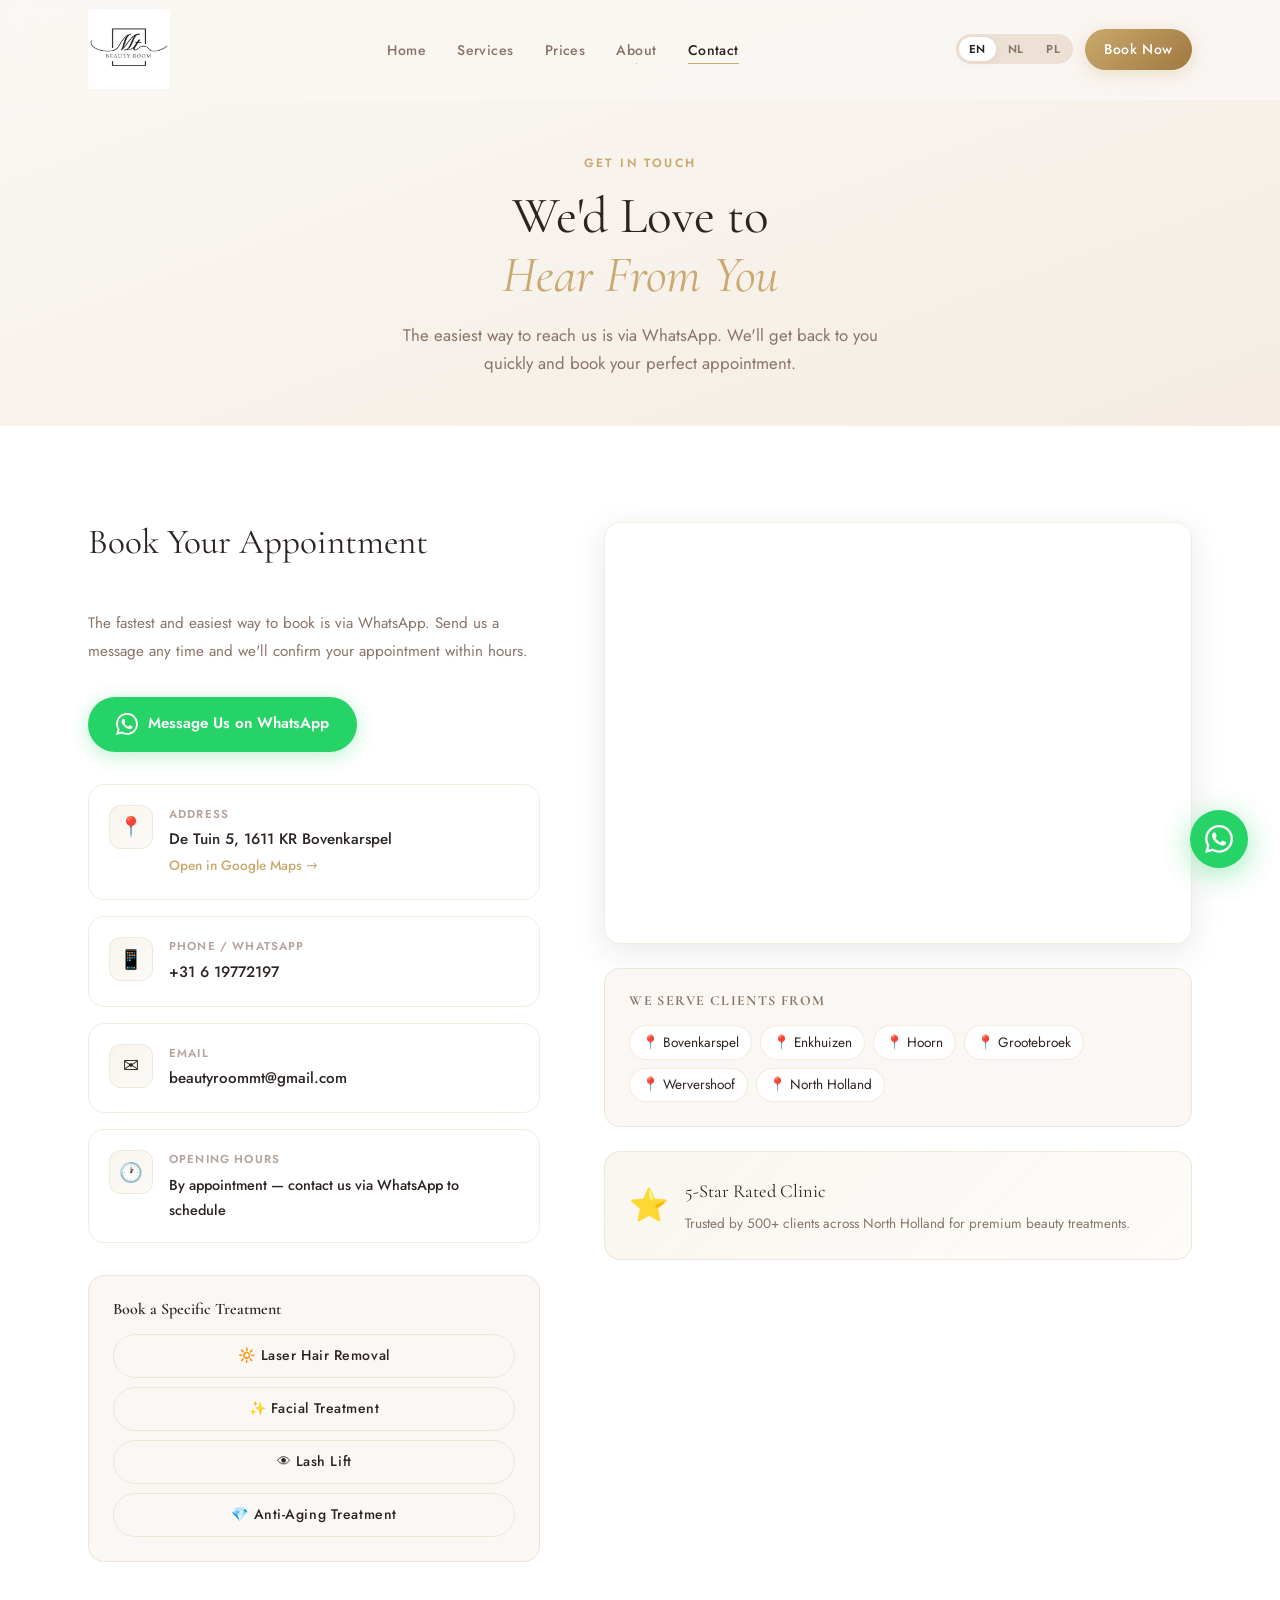
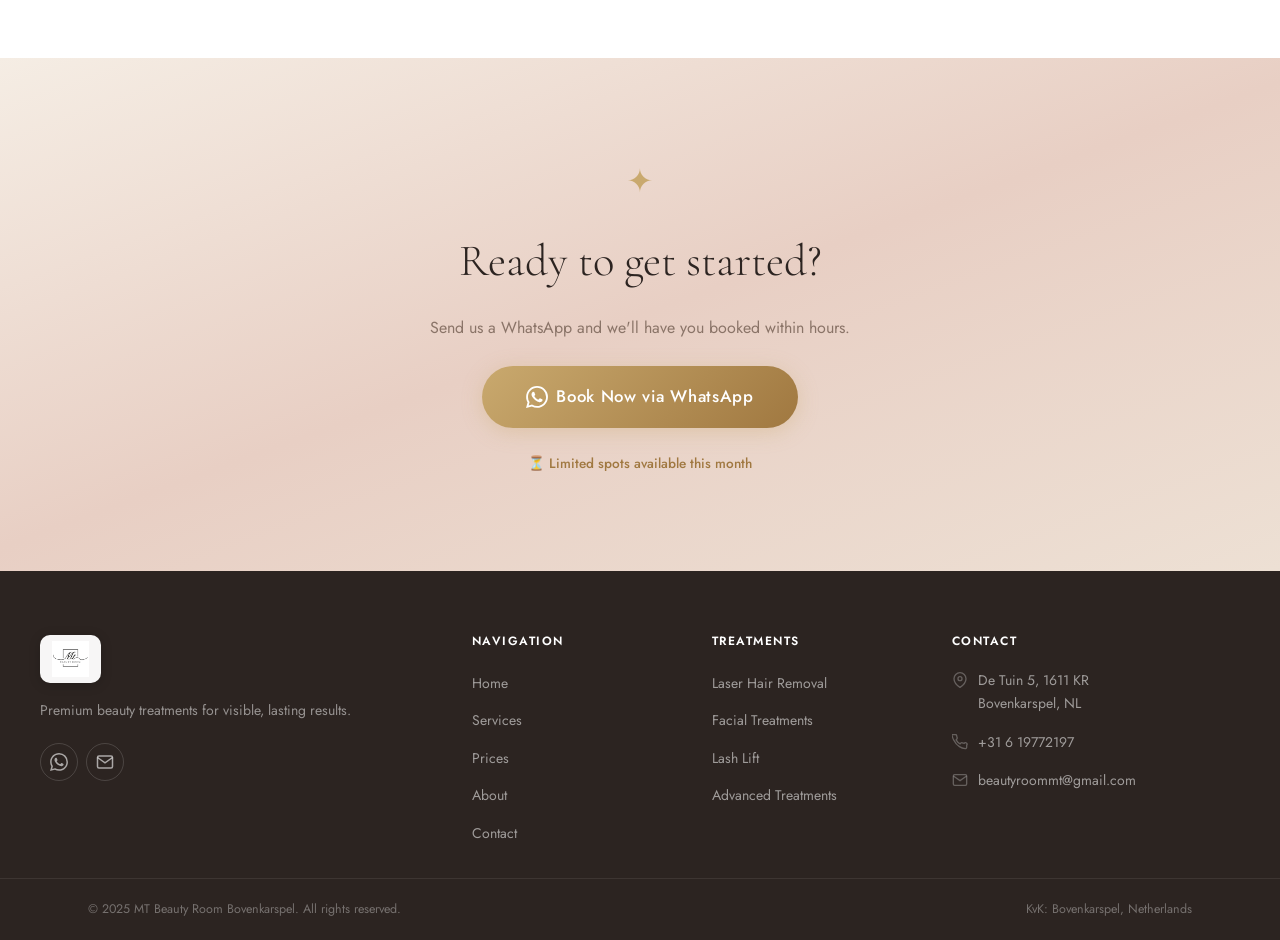
==== contact.html @ 4fce3d6b "Initial commit with finalized website" ====
<!DOCTYPE html>
<html lang="en">
<head>
  <meta charset="UTF-8" />
  <meta name="viewport" content="width=device-width, initial-scale=1.0" />
  <title>Contact | MT Beauty Room Bovenkarspel</title>
  <meta name="description" content="Contact MT Beauty Room in Bovenkarspel. Book via WhatsApp, call us or visit us at De Tuin 5, 1611 KR Bovenkarspel." />
  <meta name="keywords" content="contact beauty salon Bovenkarspel, book beauty appointment Netherlands, MT Beauty Room address, WhatsApp beauty booking" />
  <link rel="canonical" href="https://mtbeautyroom.nl/contact.html" />
  <link rel="stylesheet" href="css/style.css?v=2" />
  <link rel="preconnect" href="https://fonts.googleapis.com" />
  <link rel="preconnect" href="https://fonts.gstatic.com" crossorigin />
  <link href="https://fonts.googleapis.com/css2?family=Cormorant+Garamond:ital,wght@0,300;0,400;0,500;0,600;1,300;1,400&family=Jost:wght@300;400;500;600&display=swap" rel="stylesheet" />
</head>
<body>

  <!-- ===== HEADER ===== -->
  <header class="site-header" id="site-header">
    <div class="container header-inner">
      <a href="index.html" class="logo" aria-label="MT Beauty Room Home">
        <img src="public/LOGO.jpeg" alt="MT Beauty Room Bovenkarspel" class="logo-img" />
      </a>
      <nav class="main-nav" id="main-nav" role="navigation" aria-label="Main Navigation">
        <ul>
          <li><a href="index.html" class="nav-link" data-i18n="nav.home">Home</a></li>
          <li><a href="services.html" class="nav-link" data-i18n="nav.services">Services</a></li>
          <li><a href="prices.html" class="nav-link" data-i18n="nav.prices">Prices</a></li>
          <li><a href="about.html" class="nav-link" data-i18n="nav.about">About</a></li>
          <li><a href="contact.html" class="nav-link active" data-i18n="nav.contact">Contact</a></li>
        </ul>
      </nav>
      <div class="header-actions">
        <div class="lang-switcher" id="lang-switcher" role="group" aria-label="Language Switcher">
          <button class="lang-btn active" data-lang="en" aria-pressed="true">EN</button>
          <button class="lang-btn" data-lang="nl" aria-pressed="false">NL</button>
          <button class="lang-btn" data-lang="pl" aria-pressed="false">PL</button>
        </div>
        <a href="https://wa.me/31619772197?text=Hello%2C%20I%20would%20like%20to%20book%20an%20appointment." class="btn btn-gold btn-sm" target="_blank" rel="noopener" id="header-cta" data-i18n="nav.book">Book Now</a>
        <button class="menu-toggle" id="menu-toggle" aria-label="Toggle Menu" aria-expanded="false">
          <span></span><span></span><span></span>
        </button>
      </div>
    </div>
  </header>

  <main>
    <!-- ===== PAGE HERO ===== -->
    <section class="page-hero" aria-labelledby="contact-page-title">
      <div class="container">
        <span class="section-tag">Get in Touch</span>
        <h1 class="page-hero-title" id="contact-page-title">We'd Love to<br><em>Hear From You</em></h1>
        <p class="page-hero-sub">The easiest way to reach us is via WhatsApp. We'll get back to you quickly and book your perfect appointment.</p>
      </div>
    </section>

    <!-- ===== CONTACT SECTION ===== -->
    <section class="section contact-section" id="contact" aria-labelledby="contact-heading">
      <div class="container contact-inner">

        <!-- Left: Contact Info -->
        <div class="contact-info">
          <h2 class="section-title" id="contact-heading">Book Your Appointment</h2>
          <p style="color:var(--taupe); font-size:0.95rem; line-height:1.8;">The fastest and easiest way to book is via WhatsApp. Send us a message any time and we'll confirm your appointment within hours.</p>

          <a href="https://wa.me/31619772197?text=Hello%2C%20I%20would%20like%20to%20book%20an%20appointment." class="contact-wa-btn" target="_blank" rel="noopener" id="contact-wa-main">
            <svg width="22" height="22" viewBox="0 0 24 24" fill="currentColor" aria-hidden="true"><path d="M17.472 14.382c-.297-.149-1.758-.867-2.03-.967-.273-.099-.471-.148-.67.15-.197.297-.767.966-.94 1.164-.173.199-.347.223-.644.075-.297-.15-1.255-.463-2.39-1.475-.883-.788-1.48-1.761-1.653-2.059-.173-.297-.018-.458.13-.606.134-.133.298-.347.446-.52.149-.174.198-.298.298-.497.099-.198.05-.371-.025-.52-.075-.149-.669-1.612-.916-2.207-.242-.579-.487-.5-.669-.51-.173-.008-.371-.01-.57-.01-.198 0-.52.074-.792.372-.272.297-1.04 1.016-1.04 2.479 0 1.462 1.065 2.875 1.213 3.074.149.198 2.096 3.2 5.077 4.487.709.306 1.262.489 1.694.625.712.227 1.36.195 1.871.118.571-.085 1.758-.719 2.006-1.413.248-.694.248-1.289.173-1.413-.074-.124-.272-.198-.57-.347m-5.421 7.403h-.004a9.87 9.87 0 01-5.031-1.378l-.361-.214-3.741.982.998-3.648-.235-.374a9.86 9.86 0 01-1.51-5.26c.001-5.45 4.436-9.884 9.888-9.884 2.64 0 5.122 1.03 6.988 2.898a9.825 9.825 0 012.893 6.994c-.003 5.45-4.437 9.884-9.885 9.884m8.413-18.297A11.815 11.815 0 0012.05 0C5.495 0 .16 5.335.157 11.892c0 2.096.547 4.142 1.588 5.945L.057 24l6.305-1.654a11.882 11.882 0 005.683 1.448h.005c6.554 0 11.89-5.335 11.893-11.893a11.821 11.821 0 00-3.48-8.413z"/></svg>
            Message Us on WhatsApp
          </a>

          <div class="contact-cards">
            <div class="contact-card" id="contact-card-address">
              <div class="contact-card-icon">📍</div>
              <div>
                <div class="contact-card-label">Address</div>
                <div class="contact-card-val">De Tuin 5, 1611 KR Bovenkarspel<br>
                  <a href="https://maps.google.com/?q=De+Tuin+5+Bovenkarspel" target="_blank" rel="noopener" style="color:var(--gold);font-size:0.85rem;">Open in Google Maps →</a>
                </div>
              </div>
            </div>

            <div class="contact-card" id="contact-card-phone">
              <div class="contact-card-icon">📱</div>
              <div>
                <div class="contact-card-label">Phone / WhatsApp</div>
                <div class="contact-card-val">
                  <a href="tel:+31619772197" style="color:var(--charcoal);">+31 6 19772197</a>
                </div>
              </div>
            </div>

            <div class="contact-card" id="contact-card-email">
              <div class="contact-card-icon">✉️</div>
              <div>
                <div class="contact-card-label">Email</div>
                <div class="contact-card-val">
                  <a href="mailto:beautyroommt@gmail.com" style="color:var(--charcoal);">beautyroommt@gmail.com</a>
                </div>
              </div>
            </div>

            <div class="contact-card" id="contact-card-hours">
              <div class="contact-card-icon">🕐</div>
              <div>
                <div class="contact-card-label">Opening Hours</div>
                <div class="contact-card-val" style="font-size:0.9rem;">
                  By appointment — contact us via WhatsApp to schedule
                </div>
              </div>
            </div>
          </div>

          <!-- Quick booking prompts -->
          <div style="border:1.5px solid var(--border); border-radius:var(--radius-md); padding:1.5rem; background:var(--cream);">
            <h3 style="font-size:1rem; font-weight:600; margin-bottom:1rem; color:var(--charcoal);">Book a Specific Treatment</h3>
            <div style="display:flex; flex-direction:column; gap:0.6rem;">
              <a href="https://wa.me/31619772197?text=Hello%2C%20I%20would%20like%20to%20book%20a%20laser%20hair%20removal%20session." class="btn btn-outline btn-sm" target="_blank" rel="noopener" id="quick-laser" style="justify-content:center;">🔆 Laser Hair Removal</a>
              <a href="https://wa.me/31619772197?text=Hello%2C%20I%20would%20like%20to%20book%20a%20facial%20treatment." class="btn btn-outline btn-sm" target="_blank" rel="noopener" id="quick-facial" style="justify-content:center;">✨ Facial Treatment</a>
              <a href="https://wa.me/31619772197?text=Hello%2C%20I%20would%20like%20to%20book%20a%20lash%20lift." class="btn btn-outline btn-sm" target="_blank" rel="noopener" id="quick-lash" style="justify-content:center;">👁 Lash Lift</a>
              <a href="https://wa.me/31619772197?text=Hello%2C%20I%20would%20like%20to%20book%20an%20anti-aging%20treatment." class="btn btn-outline btn-sm" target="_blank" rel="noopener" id="quick-antiaging" style="justify-content:center;">💎 Anti-Aging Treatment</a>
            </div>
          </div>
        </div>

        <!-- Right: Map -->
        <div style="display:flex; flex-direction:column; gap:1.5rem;">
          <div class="map-wrap" id="google-map">
            <iframe
              title="MT Beauty Room Location"
              src="https://www.google.com/maps/embed?pb=!1m18!1m12!1m3!1d2435.8!2d5.2469!3d52.7012!2m3!1f0!2f0!3f0!3m2!1i1024!2i768!4f13.1!3m3!1m2!1s0x47c8b4c4e4a6e72b%3A0x1d2f3a4b5c6e7d8f!2sDe%20Tuin%205%2C%201611%20KR%20Bovenkarspel!5e0!3m2!1sen!2snl!4v1714000000000!5m2!1sen!2snl"
              allowfullscreen=""
              loading="lazy"
              referrerpolicy="no-referrer-when-downgrade"
              aria-label="Map showing MT Beauty Room location at De Tuin 5, Bovenkarspel">
            </iframe>
          </div>

          <!-- Surrounding areas note -->
          <div style="background:var(--cream); border:1.5px solid var(--border); border-radius:var(--radius-md); padding:1.5rem;">
            <h3 style="font-size:0.875rem; font-weight:700; letter-spacing:0.1em; text-transform:uppercase; color:var(--taupe); margin-bottom:1rem;">WE SERVE CLIENTS FROM</h3>
            <div style="display:flex; flex-wrap:wrap; gap:0.5rem;">
              <span style="background:white;border:1px solid var(--border);border-radius:var(--radius-full);padding:0.3rem 0.75rem;font-size:0.85rem;color:var(--charcoal);">📍 Bovenkarspel</span>
              <span style="background:white;border:1px solid var(--border);border-radius:var(--radius-full);padding:0.3rem 0.75rem;font-size:0.85rem;color:var(--charcoal);">📍 Enkhuizen</span>
              <span style="background:white;border:1px solid var(--border);border-radius:var(--radius-full);padding:0.3rem 0.75rem;font-size:0.85rem;color:var(--charcoal);">📍 Hoorn</span>
              <span style="background:white;border:1px solid var(--border);border-radius:var(--radius-full);padding:0.3rem 0.75rem;font-size:0.85rem;color:var(--charcoal);">📍 Grootebroek</span>
              <span style="background:white;border:1px solid var(--border);border-radius:var(--radius-full);padding:0.3rem 0.75rem;font-size:0.85rem;color:var(--charcoal);">📍 Wervershoof</span>
              <span style="background:white;border:1px solid var(--border);border-radius:var(--radius-full);padding:0.3rem 0.75rem;font-size:0.85rem;color:var(--charcoal);">📍 North Holland</span>
            </div>
          </div>

          <!-- Trust block -->
          <div style="background:linear-gradient(135deg, rgba(201,169,110,0.1), rgba(201,169,110,0.04)); border:1.5px solid var(--border); border-radius:var(--radius-md); padding:1.5rem; display:flex; align-items:center; gap:1rem;">
            <div style="font-size:2rem;">⭐</div>
            <div>
              <div style="font-family:var(--font-serif); font-size:1.15rem; color:var(--charcoal); margin-bottom:0.25rem;">5-Star Rated Clinic</div>
              <div style="font-size:0.85rem; color:var(--taupe);">Trusted by 500+ clients across North Holland for premium beauty treatments.</div>
            </div>
          </div>
        </div>
      </div>
    </section>

    <!-- ===== FINAL CTA ===== -->
    <section class="section final-cta" aria-labelledby="contact-cta-heading">
      <div class="container final-cta-inner">
        <div class="cta-deco" aria-hidden="true">✦</div>
        <h2 class="final-cta-title" id="contact-cta-heading">Ready to get started?</h2>
        <p class="final-cta-sub">Send us a WhatsApp and we'll have you booked within hours.</p>
        <a href="https://wa.me/31619772197?text=Hello%2C%20I%20would%20like%20to%20book%20an%20appointment." class="btn btn-gold btn-xl" target="_blank" rel="noopener" id="contact-final-btn">
          <svg width="22" height="22" viewBox="0 0 24 24" fill="currentColor" aria-hidden="true"><path d="M17.472 14.382c-.297-.149-1.758-.867-2.03-.967-.273-.099-.471-.148-.67.15-.197.297-.767.966-.94 1.164-.173.199-.347.223-.644.075-.297-.15-1.255-.463-2.39-1.475-.883-.788-1.48-1.761-1.653-2.059-.173-.297-.018-.458.13-.606.134-.133.298-.347.446-.52.149-.174.198-.298.298-.497.099-.198.05-.371-.025-.52-.075-.149-.669-1.612-.916-2.207-.242-.579-.487-.5-.669-.51-.173-.008-.371-.01-.57-.01-.198 0-.52.074-.792.372-.272.297-1.04 1.016-1.04 2.479 0 1.462 1.065 2.875 1.213 3.074.149.198 2.096 3.2 5.077 4.487.709.306 1.262.489 1.694.625.712.227 1.36.195 1.871.118.571-.085 1.758-.719 2.006-1.413.248-.694.248-1.289.173-1.413-.074-.124-.272-.198-.57-.347m-5.421 7.403h-.004a9.87 9.87 0 01-5.031-1.378l-.361-.214-3.741.982.998-3.648-.235-.374a9.86 9.86 0 01-1.51-5.26c.001-5.45 4.436-9.884 9.888-9.884 2.64 0 5.122 1.03 6.988 2.898a9.825 9.825 0 012.893 6.994c-.003 5.45-4.437 9.884-9.885 9.884m8.413-18.297A11.815 11.815 0 0012.05 0C5.495 0 .16 5.335.157 11.892c0 2.096.547 4.142 1.588 5.945L.057 24l6.305-1.654a11.882 11.882 0 005.683 1.448h.005c6.554 0 11.89-5.335 11.893-11.893a11.821 11.821 0 00-3.48-8.413z"/></svg>
          Book Now via WhatsApp
        </a>
        <p class="cta-urgency">⏳ Limited spots available this month</p>
      </div>
    </section>
  </main>

  <!-- ===== FOOTER ===== -->
  <footer class="site-footer" role="contentinfo">
    <div class="container footer-inner">
      <div class="footer-brand">
        <a href="index.html" class="logo"><img src="public/LOGO.jpeg" alt="MT Beauty Room Bovenkarspel" class="logo-img logo-img--footer" /></a>
        <p class="footer-tagline">Premium beauty treatments for visible, lasting results.</p>
        <div class="footer-socials">
          <a href="https://wa.me/31619772197" class="social-btn" target="_blank" rel="noopener" aria-label="WhatsApp"><svg width="18" height="18" viewBox="0 0 24 24" fill="currentColor"><path d="M17.472 14.382c-.297-.149-1.758-.867-2.03-.967-.273-.099-.471-.148-.67.15-.197.297-.767.966-.94 1.164-.173.199-.347.223-.644.075-.297-.15-1.255-.463-2.39-1.475-.883-.788-1.48-1.761-1.653-2.059-.173-.297-.018-.458.13-.606.134-.133.298-.347.446-.52.149-.174.198-.298.298-.497.099-.198.05-.371-.025-.52-.075-.149-.669-1.612-.916-2.207-.242-.579-.487-.5-.669-.51-.173-.008-.371-.01-.57-.01-.198 0-.52.074-.792.372-.272.297-1.04 1.016-1.04 2.479 0 1.462 1.065 2.875 1.213 3.074.149.198 2.096 3.2 5.077 4.487.709.306 1.262.489 1.694.625.712.227 1.36.195 1.871.118.571-.085 1.758-.719 2.006-1.413.248-.694.248-1.289.173-1.413-.074-.124-.272-.198-.57-.347m-5.421 7.403h-.004a9.87 9.87 0 01-5.031-1.378l-.361-.214-3.741.982.998-3.648-.235-.374a9.86 9.86 0 01-1.51-5.26c.001-5.45 4.436-9.884 9.888-9.884 2.64 0 5.122 1.03 6.988 2.898a9.825 9.825 0 012.893 6.994c-.003 5.45-4.437 9.884-9.885 9.884m8.413-18.297A11.815 11.815 0 0012.05 0C5.495 0 .16 5.335.157 11.892c0 2.096.547 4.142 1.588 5.945L.057 24l6.305-1.654a11.882 11.882 0 005.683 1.448h.005c6.554 0 11.89-5.335 11.893-11.893a11.821 11.821 0 00-3.48-8.413z"/></svg></a>
          <a href="mailto:beautyroommt@gmail.com" class="social-btn" aria-label="Email"><svg width="18" height="18" viewBox="0 0 24 24" fill="none" stroke="currentColor" stroke-width="2"><path d="M4 4h16c1.1 0 2 .9 2 2v12c0 1.1-.9 2-2 2H4c-1.1 0-2-.9-2-2V6c0-1.1.9-2 2-2z"/><polyline points="22,6 12,13 2,6"/></svg></a>
        </div>
      </div>
      <div class="footer-links"><h4>Navigation</h4><ul><li><a href="index.html">Home</a></li><li><a href="services.html">Services</a></li><li><a href="prices.html">Prices</a></li><li><a href="about.html">About</a></li><li><a href="contact.html">Contact</a></li></ul></div>
      <div class="footer-links"><h4>Treatments</h4><ul><li><a href="services.html#laser">Laser Hair Removal</a></li><li><a href="services.html#facial">Facial Treatments</a></li><li><a href="services.html#lash">Lash Lift</a></li><li><a href="services.html#advanced">Advanced Treatments</a></li></ul></div>
      <div class="footer-contact"><h4>Contact</h4><ul><li><svg width="16" height="16" viewBox="0 0 24 24" fill="none" stroke="currentColor" stroke-width="2"><path d="M21 10c0 7-9 13-9 13s-9-6-9-13a9 9 0 0 1 18 0z"/><circle cx="12" cy="10" r="3"/></svg><span>De Tuin 5, 1611 KR<br>Bovenkarspel, NL</span></li><li><svg width="16" height="16" viewBox="0 0 24 24" fill="none" stroke="currentColor" stroke-width="2"><path d="M22 16.92v3a2 2 0 01-2.18 2 19.79 19.79 0 01-8.63-3.07A19.5 19.5 0 013.07 9.81a19.79 19.79 0 01-3.07-8.64A2 2 0 012 .82h3a2 2 0 012 1.72c.127.96.361 1.903.7 2.81a2 2 0 01-.45 2.11L6.09 8.91a16 16 0 006 6l1.27-1.27a2 2 0 012.11-.45c.907.339 1.85.573 2.81.7A2 2 0 0122 16.92z"/></svg><a href="tel:+31619772197">+31 6 19772197</a></li><li><svg width="16" height="16" viewBox="0 0 24 24" fill="none" stroke="currentColor" stroke-width="2"><path d="M4 4h16c1.1 0 2 .9 2 2v12c0 1.1-.9 2-2 2H4c-1.1 0-2-.9-2-2V6c0-1.1.9-2 2-2z"/><polyline points="22,6 12,13 2,6"/></svg><a href="mailto:beautyroommt@gmail.com">beautyroommt@gmail.com</a></li></ul></div>
    </div>
    <div class="footer-bottom"><div class="container"><p>&copy; 2025 MT Beauty Room Bovenkarspel. All rights reserved.</p><p>KvK: Bovenkarspel, Netherlands</p></div></div>
  </footer>

  <a href="https://wa.me/31619772197?text=Hello%2C%20I%20would%20like%20to%20book%20an%20appointment." class="whatsapp-fab" target="_blank" rel="noopener" id="whatsapp-fab" aria-label="Chat on WhatsApp">
    <svg width="28" height="28" viewBox="0 0 24 24" fill="currentColor" aria-hidden="true"><path d="M17.472 14.382c-.297-.149-1.758-.867-2.03-.967-.273-.099-.471-.148-.67.15-.197.297-.767.966-.94 1.164-.173.199-.347.223-.644.075-.297-.15-1.255-.463-2.39-1.475-.883-.788-1.48-1.761-1.653-2.059-.173-.297-.018-.458.13-.606.134-.133.298-.347.446-.52.149-.174.198-.298.298-.497.099-.198.05-.371-.025-.52-.075-.149-.669-1.612-.916-2.207-.242-.579-.487-.5-.669-.51-.173-.008-.371-.01-.57-.01-.198 0-.52.074-.792.372-.272.297-1.04 1.016-1.04 2.479 0 1.462 1.065 2.875 1.213 3.074.149.198 2.096 3.2 5.077 4.487.709.306 1.262.489 1.694.625.712.227 1.36.195 1.871.118.571-.085 1.758-.719 2.006-1.413.248-.694.248-1.289.173-1.413-.074-.124-.272-.198-.57-.347m-5.421 7.403h-.004a9.87 9.87 0 01-5.031-1.378l-.361-.214-3.741.982.998-3.648-.235-.374a9.86 9.86 0 01-1.51-5.26c.001-5.45 4.436-9.884 9.888-9.884 2.64 0 5.122 1.03 6.988 2.898a9.825 9.825 0 012.893 6.994c-.003 5.45-4.437 9.884-9.885 9.884m8.413-18.297A11.815 11.815 0 0012.05 0C5.495 0 .16 5.335.157 11.892c0 2.096.547 4.142 1.588 5.945L.057 24l6.305-1.654a11.882 11.882 0 005.683 1.448h.005c6.554 0 11.89-5.335 11.893-11.893a11.821 11.821 0 00-3.48-8.413z"/></svg>
    <span class="fab-tooltip">Book via WhatsApp</span>
  </a>

  <script src="js/i18n.js"></script>
  <script src="js/main.js"></script>
</body>
</html>
---- css/style.css ----
/* ============================================
   MT BEAUTY ROOM — PREMIUM STYLESHEET
   ============================================ */

/* ---- DESIGN TOKENS ---- */
:root {
  --gold:        #c9a96e;
  --gold-light:  #e8d5b0;
  --gold-dark:   #a07840;
  --nude:        #f5ede4;
  --nude-dark:   #ede0d4;
  --blush:       #e8cfc4;
  --cream:       #faf7f4;
  --white:       #ffffff;
  --charcoal:    #2c2421;
  --taupe:       #8a7468;
  --taupe-light: #b5a49c;
  --border:      rgba(201,169,110,0.22);
  --shadow-sm:   0 2px 12px rgba(44,36,33,0.06);
  --shadow-md:   0 8px 32px rgba(44,36,33,0.10);
  --shadow-lg:   0 20px 60px rgba(44,36,33,0.14);
  --radius-sm:   8px;
  --radius-md:   16px;
  --radius-lg:   28px;
  --radius-full: 999px;
  --transition:  0.3s cubic-bezier(0.4, 0, 0.2, 1);
  --font-serif:  'Cormorant Garamond', Georgia, serif;
  --font-sans:   'Jost', system-ui, sans-serif;
  --max-width:   1200px;
  --header-h:    100px;
}

/* ---- RESET & BASE ---- */
*, *::before, *::after { box-sizing: border-box; margin: 0; padding: 0; }

html {
  scroll-behavior: smooth;
  font-size: 16px;
  -webkit-text-size-adjust: 100%;
}

body {
  font-family: var(--font-sans);
  background: var(--cream);
  color: var(--charcoal);
  line-height: 1.7;
  overflow-x: hidden;
}

img { display: block; max-width: 100%; height: auto; }
a { color: inherit; text-decoration: none; }
ul { list-style: none; }
button { cursor: pointer; border: none; background: none; font-family: inherit; }

/* ---- TYPOGRAPHY ---- */
h1, h2, h3, h4 {
  font-family: var(--font-serif);
  font-weight: 400;
  line-height: 1.15;
  color: var(--charcoal);
}

h1 { font-size: clamp(2.4rem, 6vw, 4rem); }
h2 { font-size: clamp(1.8rem, 4vw, 2.8rem); }
h3 { font-size: clamp(1.2rem, 2.5vw, 1.5rem); }

em { font-style: italic; color: var(--gold); }

/* ---- UTILITY ---- */
.container {
  max-width: var(--max-width);
  margin: 0 auto;
  padding: 0 clamp(1rem, 4vw, 3rem);
}

.section {
  padding: clamp(3.5rem, 8vw, 6rem) 0;
}

.section-header {
  text-align: center;
  margin-bottom: 3rem;
}

.section-tag {
  display: inline-block;
  font-family: var(--font-sans);
  font-size: 0.75rem;
  font-weight: 600;
  letter-spacing: 0.2em;
  text-transform: uppercase;
  color: var(--gold);
  margin-bottom: 0.75rem;
}

.section-title {
  margin-bottom: 1rem;
}

.section-desc {
  color: var(--taupe);
  font-size: 1.05rem;
  max-width: 520px;
  margin: 0 auto;
}

.section-cta {
  text-align: center;
  margin-top: 2.5rem;
}

/* ---- BUTTONS ---- */
.btn {
  display: inline-flex;
  align-items: center;
  gap: 0.5rem;
  font-family: var(--font-sans);
  font-weight: 500;
  font-size: 0.95rem;
  letter-spacing: 0.04em;
  border-radius: var(--radius-full);
  padding: 0.75rem 1.75rem;
  transition: var(--transition);
  cursor: pointer;
  white-space: nowrap;
  text-decoration: none;
}

.btn-gold {
  background: linear-gradient(135deg, var(--gold), var(--gold-dark));
  color: var(--white);
  box-shadow: 0 4px 20px rgba(201,169,110,0.35);
}
.btn-gold:hover {
  background: linear-gradient(135deg, #d4b57e, #b8893a);
  box-shadow: 0 6px 28px rgba(201,169,110,0.50);
  transform: translateY(-2px);
}

.btn-outline {
  background: transparent;
  color: var(--charcoal);
  border: 1.5px solid var(--border);
}
.btn-outline:hover {
  border-color: var(--gold);
  color: var(--gold);
  transform: translateY(-2px);
}

.btn-sm  { padding: 0.55rem 1.2rem; font-size: 0.875rem; }
.btn-lg  { padding: 0.9rem 2.2rem; font-size: 1rem; }
.btn-xl  { padding: 1.05rem 2.8rem; font-size: 1.05rem; }

/* ============================================
   HEADER
   ============================================ */
.site-header {
  position: fixed;
  top: 0; left: 0; right: 0;
  height: var(--header-h);
  z-index: 1000;
  transition: var(--transition);
  background: rgba(250,247,244,0.92);
  backdrop-filter: blur(14px);
  -webkit-backdrop-filter: blur(14px);
  border-bottom: 1px solid transparent;
}

.site-header.scrolled {
  border-bottom-color: var(--border);
  box-shadow: var(--shadow-sm);
}

.header-inner {
  display: flex;
  align-items: center;
  justify-content: space-between;
  height: 100%;
  gap: 1rem;
}

/* Logo */
.logo {
  display: flex;
  align-items: center;
  flex-shrink: 0;
  text-decoration: none;
}

.logo-img {
  height: 80px;
  width: auto;
  object-fit: contain;
  display: block;
  transition: var(--transition);
}

.logo:hover .logo-img {
  opacity: 0.82;
  transform: scale(1.02);
}

/* Footer logo — white bg pill so black logo shows on dark footer */
.logo-img--footer {
  height: 48px;
  background: rgba(255,255,255,0.96);
  padding: 6px 12px;
  border-radius: 10px;
  box-shadow: 0 2px 12px rgba(0,0,0,0.18);
}

/* Keep legacy text classes for footer fallback */
.logo-icon { display: none; }
.logo-text  { display: none; }
.logo-main  { display: none; }
.logo-sub   { display: none; }

/* Nav */
.main-nav ul {
  display: flex;
  gap: 0.25rem;
}

.nav-link {
  font-size: 0.875rem;
  font-weight: 500;
  letter-spacing: 0.03em;
  color: var(--taupe);
  padding: 0.5rem 0.85rem;
  border-radius: var(--radius-full);
  transition: var(--transition);
  position: relative;
}

.nav-link::after {
  content: '';
  position: absolute;
  bottom: 4px; left: 50%; right: 50%;
  height: 1px;
  background: var(--gold);
  transition: var(--transition);
}

.nav-link:hover, .nav-link.active {
  color: var(--charcoal);
}
.nav-link:hover::after, .nav-link.active::after {
  left: 0.85rem; right: 0.85rem;
}

/* Header Actions */
.header-actions {
  display: flex;
  align-items: center;
  gap: 0.75rem;
}

/* Language Switcher */
.lang-switcher {
  display: flex;
  gap: 2px;
  background: var(--nude-dark);
  border-radius: var(--radius-full);
  padding: 3px;
}

.lang-btn {
  font-size: 0.72rem;
  font-weight: 600;
  letter-spacing: 0.05em;
  color: var(--taupe);
  padding: 4px 10px;
  border-radius: var(--radius-full);
  transition: var(--transition);
}

.lang-btn.active {
  background: var(--white);
  color: var(--charcoal);
  box-shadow: var(--shadow-sm);
}

/* Menu Toggle */
.menu-toggle {
  display: none;
  flex-direction: column;
  gap: 5px;
  width: 26px;
  padding: 4px 0;
}

.menu-toggle span {
  display: block;
  height: 1.5px;
  background: var(--charcoal);
  border-radius: 2px;
  transition: var(--transition);
}

/* ============================================
   HERO
   ============================================ */
.hero {
  min-height: 100svh;
  display: grid;
  grid-template-columns: 1fr 1fr;
  align-items: center;
  gap: 3rem;
  padding: calc(var(--header-h) + 2rem) 0 4rem;
  position: relative;
  overflow: hidden;
}

.hero .container {
  grid-column: 1;
}

.hero-bg-pattern {
  position: absolute;
  inset: 0;
  background:
    radial-gradient(ellipse 60% 70% at 80% 30%, hsl(30,50%,95%) 0%, transparent 60%),
    radial-gradient(ellipse 40% 50% at 20% 80%, hsl(340,30%,95%) 0%, transparent 60%);
  z-index: -3;
}

.hero-video {
  position: absolute;
  top: 50%;
  left: 50%;
  width: 100%;
  height: 100%;
  object-fit: cover;
  object-position: 50% 15%;
  transform: translate(-50%, -50%);
  z-index: -2;
}

.hero-overlay {
  position: absolute;
  inset: 0;
  background: linear-gradient(to right, rgba(250,247,244,0.6) 20%, rgba(250,247,244,0.2) 100%);
  z-index: -1;
}

.hero-content {
  display: flex;
  flex-direction: column;
  gap: 1.5rem;
}

.hero-badge {
  display: inline-flex;
  align-items: center;
  gap: 0.5rem;
  font-size: 0.75rem;
  font-weight: 600;
  letter-spacing: 0.15em;
  text-transform: uppercase;
  color: var(--gold-dark);
  background: linear-gradient(135deg, rgba(201,169,110,0.12), rgba(201,169,110,0.06));
  border: 1px solid rgba(201,169,110,0.3);
  padding: 0.45rem 1rem;
  border-radius: var(--radius-full);
  width: fit-content;
}

.hero-title {
  font-size: clamp(2.6rem, 6vw, 4.2rem);
  font-weight: 300;
  line-height: 1.1;
}

.hero-title em {
  display: block;
  font-size: 1.15em;
  font-weight: 400;
}

.hero-subtitle {
  color: var(--taupe);
  font-size: 1.05rem;
  max-width: 420px;
  line-height: 1.8;
}

.hero-ctas {
  display: flex;
  flex-wrap: wrap;
  gap: 1rem;
  align-items: center;
}

.hero-stats {
  display: flex;
  align-items: center;
  gap: 1.5rem;
  padding-top: 0.5rem;
  border-top: 1px solid var(--border);
  width: fit-content;
}

.stat { text-align: center; }
.stat-num {
  display: block;
  font-family: var(--font-serif);
  font-size: 1.6rem;
  font-weight: 500;
  color: var(--charcoal);
  line-height: 1;
}
.stat-label {
  font-size: 0.72rem;
  color: var(--taupe);
  letter-spacing: 0.05em;
  text-transform: uppercase;
}
.stat-divider {
  width: 1px;
  height: 36px;
  background: var(--border);
  flex-shrink: 0;
}

/* Hero Visual */
.hero-visual {
  display: flex;
  justify-content: center;
  align-items: center;
  padding: 2rem;
}

.hero-img-wrap {
  position: relative;
}

.hero-img-frame {
  width: clamp(280px, 36vw, 460px);
  aspect-ratio: 3/4;
  border-radius: var(--radius-lg);
  background: linear-gradient(135deg, var(--nude), var(--blush));
  padding: 8px;
  box-shadow: var(--shadow-lg);
}

.hero-img-inner {
  width: 100%;
  height: 100%;
  border-radius: calc(var(--radius-lg) - 8px);
  overflow: hidden;
  background: linear-gradient(160deg, hsl(30,40%,88%) 0%, hsl(340,30%,82%) 50%, hsl(20,35%,75%) 100%);
  display: flex;
  align-items: center;
  justify-content: center;
}

.hero-img-placeholder {
  display: flex;
  flex-direction: column;
  align-items: center;
  gap: 1rem;
  color: rgba(255,255,255,0.7);
}

.hero-img-placeholder .flower-decoration {
  font-size: 4rem;
  opacity: 0.5;
  animation: floatSlow 4s ease-in-out infinite;
}

.hero-img-placeholder span {
  font-family: var(--font-serif);
  font-size: 1.1rem;
  letter-spacing: 0.1em;
  opacity: 0.6;
}

.hero-img-badge {
  position: absolute;
  bottom: -16px;
  right: -16px;
  background: var(--white);
  border: 1px solid var(--border);
  border-radius: var(--radius-md);
  padding: 0.75rem 1rem;
  display: flex;
  align-items: center;
  gap: 0.6rem;
  box-shadow: var(--shadow-md);
}

.hero-img-badge .badge-icon { font-size: 1.4rem; }
.hero-img-badge strong { display: block; font-size: 1.1rem; color: var(--charcoal); }
.hero-img-badge small { display: block; font-size: 0.7rem; color: var(--taupe); }

/* ============================================
   TRUST BAR
   ============================================ */
.trust-bar {
  background: linear-gradient(135deg, var(--gold), var(--gold-dark));
  padding: 1.5rem 0;
}

.trust-bar-inner {
  display: flex;
  align-items: center;
  justify-content: space-between;
  flex-wrap: wrap;
  gap: 1rem;
}

.trust-item {
  display: flex;
  align-items: center;
  gap: 0.6rem;
  color: var(--white);
  font-size: 0.875rem;
  font-weight: 500;
  letter-spacing: 0.02em;
}

.trust-icon { font-size: 1.1rem; }

/* ============================================
   TREATMENT CARDS
   ============================================ */
.treatments {
  background: var(--white);
}

.treatment-cards {
  display: grid;
  grid-template-columns: repeat(auto-fit, minmax(240px, 1fr));
  gap: 1.5rem;
}

.treatment-card {
  position: relative;
  display: flex;
  flex-direction: column;
  gap: 0.75rem;
  padding: 2rem 1.75rem;
  border-radius: var(--radius-md);
  border: 1.5px solid var(--border);
  background: var(--cream);
  transition: var(--transition);
  overflow: hidden;
}

.treatment-card::before {
  content: '';
  position: absolute;
  inset: 0;
  background: linear-gradient(135deg, rgba(201,169,110,0.05), rgba(201,169,110,0));
  opacity: 0;
  transition: var(--transition);
}

.treatment-card:hover {
  transform: translateY(-6px);
  border-color: var(--gold-light);
  box-shadow: var(--shadow-md);
}

.treatment-card:hover::before { opacity: 1; }

.treatment-card--featured {
  border-color: var(--gold);
  background: linear-gradient(160deg, #fffdf9, var(--cream));
}

.card-featured-badge {
  position: absolute;
  top: 1rem; right: 1rem;
  font-size: 0.68rem;
  font-weight: 600;
  letter-spacing: 0.1em;
  text-transform: uppercase;
  background: linear-gradient(135deg, var(--gold), var(--gold-dark));
  color: var(--white);
  padding: 0.25rem 0.65rem;
  border-radius: var(--radius-full);
  z-index: 5;
}

.card-cover-img {
  width: calc(100% + 3.5rem);
  max-width: unset;
  margin: -2rem -1.75rem 1rem;
  height: 220px;
  object-fit: cover;
  border-bottom: 1px solid var(--border);
  display: block;
}

.card-icon-wrap {
  width: 48px;
  height: 48px;
  border-radius: 12px;
  background: rgba(var(--card-color), 0.1);
  display: flex;
  align-items: center;
  justify-content: center;
  border: 1px solid rgba(201,169,110,0.2);
}

.card-icon {
  width: 28px;
  height: 28px;
  color: var(--gold);
}

.card-title {
  font-size: 1.2rem;
  font-weight: 500;
}

.card-text {
  font-size: 0.9rem;
  color: var(--taupe);
  flex: 1;
}

.card-price {
  font-family: var(--font-serif);
  font-size: 1.1rem;
  font-weight: 500;
  color: var(--gold-dark);
}

.card-arrow {
  font-size: 1.2rem;
  color: var(--gold);
  transition: var(--transition);
  width: 24px;
}

.treatment-card:hover .card-arrow { transform: translateX(4px); }

/* ============================================
   BEFORE & AFTER
   ============================================ */
.before-after {
  background: var(--nude);
}

.ba-grid {
  display: grid;
  grid-template-columns: repeat(auto-fit, minmax(280px, 1fr));
  gap: 1.5rem;
}

.ba-card {
  border-radius: var(--radius-md);
  overflow: hidden;
  background: var(--white);
  box-shadow: var(--shadow-sm);
  transition: var(--transition);
}

.ba-card:hover {
  box-shadow: var(--shadow-md);
  transform: translateY(-4px);
}

.ba-images {
  display: grid;
  grid-template-columns: 1fr 1fr;
}

.ba-img {
  position: relative;
}

.ba-label {
  position: absolute;
  top: 0.6rem;
  left: 0.6rem;
  font-size: 0.68rem;
  font-weight: 700;
  letter-spacing: 0.1em;
  text-transform: uppercase;
  background: rgba(0,0,0,0.5);
  color: #fff;
  padding: 0.2rem 0.55rem;
  border-radius: var(--radius-full);
  z-index: 2;
}

.ba-placeholder {
  height: 180px;
}

.ba-before-1 { background: linear-gradient(160deg, hsl(20,15%,65%), hsl(20,10%,55%)); }
.ba-after-1  { background: linear-gradient(160deg, hsl(30,40%,85%), hsl(25,35%,78%)); }
.ba-before-2 { background: linear-gradient(160deg, hsl(340,15%,65%), hsl(340,10%,58%)); }
.ba-after-2  { background: linear-gradient(160deg, hsl(340,40%,88%), hsl(335,35%,82%)); }
.ba-before-3 { background: linear-gradient(160deg, hsl(200,10%,60%), hsl(200,8%,52%)); }
.ba-after-3  { background: linear-gradient(160deg, hsl(200,25%,82%), hsl(200,20%,75%)); }

.ba-treatment {
  text-align: center;
  padding: 0.85rem;
  font-size: 0.875rem;
  font-weight: 500;
  color: var(--taupe);
  letter-spacing: 0.04em;
}

.ba-note {
  text-align: center;
  margin-top: 2rem;
  font-size: 0.8rem;
  color: var(--taupe-light);
  font-style: italic;
}

/* ============================================
   WHY CHOOSE US
   ============================================ */
.why-us {
  background: var(--white);
}

.why-us-inner {
  display: grid;
  grid-template-columns: 1fr 1fr;
  gap: 5rem;
  align-items: center;
}

.why-us-content {
  display: flex;
  flex-direction: column;
  gap: 1.5rem;
}

.why-list {
  display: flex;
  flex-direction: column;
  gap: 1.25rem;
}

.why-item {
  display: flex;
  gap: 1rem;
  align-items: flex-start;
}

.why-icon {
  font-size: 1.4rem;
  width: 44px;
  height: 44px;
  border-radius: 12px;
  background: linear-gradient(135deg, rgba(201,169,110,0.12), rgba(201,169,110,0.06));
  display: flex;
  align-items: center;
  justify-content: center;
  flex-shrink: 0;
  border: 1px solid rgba(201,169,110,0.2);
}

.why-item strong {
  display: block;
  font-family: var(--font-serif);
  font-size: 1.05rem;
  font-weight: 500;
  margin-bottom: 0.2rem;
}

.why-item p {
  font-size: 0.9rem;
  color: var(--taupe);
}

/* Why Visual */
.why-us-visual {
  display: flex;
  justify-content: center;
}

.why-visual-frame {
  position: relative;
  width: 340px;
  height: 380px;
  border-radius: var(--radius-lg);
  background: linear-gradient(135deg, var(--nude), var(--blush));
  display: flex;
  align-items: center;
  justify-content: center;
  box-shadow: var(--shadow-lg);
}

.why-visual-inner {
  display: flex;
  flex-direction: column;
  align-items: center;
  gap: 1rem;
  color: var(--taupe);
}

.why-logo-big {
  font-size: 5rem;
  color: var(--gold);
  opacity: 0.5;
  animation: floatSlow 4s ease-in-out infinite;
}

.why-visual-inner p {
  font-family: var(--font-serif);
  font-size: 1.2rem;
  color: var(--taupe);
}

.why-badge-1, .why-badge-2 {
  position: absolute;
  background: var(--white);
  border: 1px solid var(--border);
  border-radius: var(--radius-md);
  padding: 0.6rem 1rem;
  display: flex;
  align-items: center;
  gap: 0.5rem;
  box-shadow: var(--shadow-md);
  font-size: 0.875rem;
}

.why-badge-1 { top: -14px; left: -24px; }
.why-badge-2 { bottom: 40px; right: -24px; }
.why-badge-1 span, .why-badge-2 span { font-size: 1.1rem; }
.why-badge-1 small, .why-badge-2 small { font-size: 0.72rem; color: var(--taupe); display: block; }

/* ============================================
   TESTIMONIALS
   ============================================ */
.testimonials {
  background: var(--cream);
}

.stars-row {
  font-size: 1.4rem;
  color: var(--gold);
  letter-spacing: 4px;
  margin-top: 0.5rem;
}

.testimonial-grid {
  display: grid;
  grid-template-columns: repeat(auto-fit, minmax(280px, 1fr));
  gap: 1.5rem;
}

.testimonial-card {
  background: var(--white);
  border: 1.5px solid var(--border);
  border-radius: var(--radius-md);
  padding: 1.75rem;
  display: flex;
  flex-direction: column;
  gap: 1rem;
  transition: var(--transition);
}

.testimonial-card:hover {
  box-shadow: var(--shadow-md);
  transform: translateY(-4px);
}

.testimonial-stars {
  color: var(--gold);
  font-size: 1rem;
  letter-spacing: 2px;
}

.testimonial-text {
  font-size: 0.95rem;
  color: var(--taupe);
  font-style: italic;
  line-height: 1.8;
  flex: 1;
}

.testimonial-author {
  display: flex;
  align-items: center;
  gap: 0.75rem;
}

.author-avatar {
  width: 40px;
  height: 40px;
  border-radius: 50%;
  background: linear-gradient(135deg, var(--gold), var(--gold-dark));
  color: var(--white);
  display: flex;
  align-items: center;
  justify-content: center;
  font-weight: 600;
  font-size: 0.9rem;
  flex-shrink: 0;
}

.testimonial-author strong { display: block; font-size: 0.9rem; }
.testimonial-author small { display: block; font-size: 0.78rem; color: var(--taupe-light); }

/* ============================================
   FINAL CTA
   ============================================ */
.final-cta {
  background: linear-gradient(160deg, var(--nude), var(--blush), var(--nude-dark));
  text-align: center;
}

.final-cta-inner {
  display: flex;
  flex-direction: column;
  align-items: center;
  gap: 1.5rem;
}

.cta-deco {
  font-size: 2rem;
  color: var(--gold);
  animation: floatSlow 3s ease-in-out infinite;
}

.final-cta-title {
  font-size: clamp(1.8rem, 4vw, 2.8rem);
  font-weight: 300;
  line-height: 1.3;
}

.final-cta-sub {
  color: var(--taupe);
  font-size: 1rem;
}

.cta-urgency {
  font-size: 0.85rem;
  color: var(--gold-dark);
  font-weight: 500;
}

/* ============================================
   FOOTER
   ============================================ */
.site-footer {
  background: var(--charcoal);
  color: rgba(255,255,255,0.75);
}

.footer-inner {
  display: grid;
  grid-template-columns: 2fr 1fr 1fr 1.5fr;
  gap: 3rem;
  padding: 4rem 0 2rem;
}

.footer-brand .logo .logo-main { color: var(--white); }
.footer-brand .logo .logo-sub  { color: var(--taupe-light); }
.footer-brand .logo-icon { color: var(--gold); }

.footer-tagline {
  font-size: 0.875rem;
  margin-top: 1rem;
  line-height: 1.7;
  color: rgba(255,255,255,0.5);
}

.footer-socials {
  display: flex;
  gap: 0.5rem;
  margin-top: 1.25rem;
}

.social-btn {
  width: 38px;
  height: 38px;
  border-radius: 50%;
  border: 1px solid rgba(255,255,255,0.15);
  display: flex;
  align-items: center;
  justify-content: center;
  color: rgba(255,255,255,0.6);
  transition: var(--transition);
}

.social-btn:hover {
  border-color: var(--gold);
  color: var(--gold);
}

.footer-links h4, .footer-contact h4 {
  font-family: var(--font-sans);
  font-size: 0.75rem;
  font-weight: 600;
  letter-spacing: 0.12em;
  text-transform: uppercase;
  color: var(--white);
  margin-bottom: 1.25rem;
}

.footer-links ul {
  display: flex;
  flex-direction: column;
  gap: 0.65rem;
}

.footer-links a {
  font-size: 0.875rem;
  color: rgba(255,255,255,0.55);
  transition: var(--transition);
}

.footer-links a:hover { color: var(--gold); }

.footer-contact ul {
  display: flex;
  flex-direction: column;
  gap: 0.9rem;
}

.footer-contact li {
  display: flex;
  gap: 0.65rem;
  align-items: flex-start;
  font-size: 0.875rem;
  color: rgba(255,255,255,0.55);
}

.footer-contact svg { flex-shrink: 0; margin-top: 3px; opacity: 0.5; }
.footer-contact a { transition: var(--transition); }
.footer-contact a:hover { color: var(--gold); }

.footer-bottom {
  border-top: 1px solid rgba(255,255,255,0.08);
  padding: 1.25rem 0;
}

.footer-bottom .container {
  display: flex;
  justify-content: space-between;
  align-items: center;
  flex-wrap: wrap;
  gap: 0.5rem;
}

.footer-bottom p {
  font-size: 0.78rem;
  color: rgba(255,255,255,0.35);
}

/* ============================================
   WHATSAPP FAB
   ============================================ */
.whatsapp-fab {
  position: fixed;
  bottom: 2rem;
  right: 2rem;
  z-index: 999;
  width: 58px;
  height: 58px;
  background: #25d366;
  color: var(--white);
  border-radius: 50%;
  display: flex;
  align-items: center;
  justify-content: center;
  box-shadow: 0 6px 30px rgba(37,211,102,0.45);
  transition: var(--transition);
  animation: pulseWA 2.5s ease-in-out infinite;
}

.whatsapp-fab:hover {
  transform: scale(1.1);
  box-shadow: 0 8px 40px rgba(37,211,102,0.60);
  animation: none;
}

.fab-tooltip {
  position: absolute;
  right: calc(100% + 12px);
  white-space: nowrap;
  background: var(--charcoal);
  color: var(--white);
  font-size: 0.78rem;
  font-weight: 500;
  padding: 0.35rem 0.75rem;
  border-radius: var(--radius-full);
  pointer-events: none;
  opacity: 0;
  transform: translateX(8px);
  transition: var(--transition);
}

.whatsapp-fab:hover .fab-tooltip {
  opacity: 1;
  transform: translateX(0);
}

/* ============================================
   SERVICES PAGE
   ============================================ */
.page-hero {
  padding: calc(var(--header-h) + 3rem) 0 3rem;
  background: linear-gradient(160deg, var(--cream), var(--nude));
  text-align: center;
}

.page-hero .section-tag { margin-bottom: 0.85rem; }

.page-hero-title {
  font-size: clamp(2rem, 5vw, 3.2rem);
  margin-bottom: 1rem;
}

.page-hero-sub {
  color: var(--taupe);
  font-size: 1.05rem;
  max-width: 520px;
  margin: 0 auto;
}

/* Services Nav */
.services-nav {
  background: var(--white);
  border-bottom: 1px solid var(--border);
  position: sticky;
  top: var(--header-h);
  z-index: 100;
}

.services-nav-inner {
  display: flex;
  gap: 0.25rem;
  overflow-x: auto;
  scrollbar-width: none;
  padding: 0.75rem 0;
}
.services-nav-inner::-webkit-scrollbar { display: none; }

.srv-nav-btn {
  flex-shrink: 0;
  font-size: 0.85rem;
  font-weight: 500;
  color: var(--taupe);
  padding: 0.45rem 1rem;
  border-radius: var(--radius-full);
  transition: var(--transition);
  border: 1.5px solid transparent;
}

.srv-nav-btn:hover, .srv-nav-btn.active {
  color: var(--gold-dark);
  border-color: var(--gold-light);
  background: rgba(201,169,110,0.07);
}

/* Service Blocks */
.service-block {
  padding: 4rem 0;
  border-bottom: 1px solid var(--border);
}

.service-block:nth-child(even) { background: var(--cream); }

.service-block-inner {
  display: grid;
  grid-template-columns: 1fr 1fr;
  gap: 4rem;
  align-items: center;
}

.service-block:nth-child(even) .service-block-inner { direction: rtl; }
.service-block:nth-child(even) .service-block-content { direction: ltr; }

.service-tag {
  display: inline-block;
  font-size: 0.72rem;
  font-weight: 700;
  letter-spacing: 0.18em;
  text-transform: uppercase;
  color: var(--gold);
  margin-bottom: 0.75rem;
}

.service-title {
  font-size: clamp(1.6rem, 3vw, 2.2rem);
  margin-bottom: 1rem;
}

.service-desc {
  color: var(--taupe);
  line-height: 1.8;
  margin-bottom: 1.5rem;
}

.service-features {
  display: flex;
  flex-direction: column;
  gap: 0.6rem;
  margin-bottom: 1.75rem;
}

.service-feature {
  display: flex;
  align-items: center;
  gap: 0.6rem;
  font-size: 0.9rem;
}

.feature-dot {
  width: 6px;
  height: 6px;
  border-radius: 50%;
  background: var(--gold);
  flex-shrink: 0;
}

.service-price-box {
  display: inline-flex;
  align-items: center;
  gap: 1.25rem;
  background: linear-gradient(135deg, rgba(201,169,110,0.1), rgba(201,169,110,0.05));
  border: 1px solid var(--border);
  border-radius: var(--radius-md);
  padding: 1rem 1.5rem;
  margin-bottom: 1.5rem;
}

.price-label {
  font-size: 0.75rem;
  font-weight: 600;
  letter-spacing: 0.1em;
  text-transform: uppercase;
  color: var(--taupe);
}

.price-value {
  font-family: var(--font-serif);
  font-size: 1.8rem;
  font-weight: 500;
  color: var(--gold-dark);
}

.price-note {
  font-size: 0.78rem;
  color: var(--taupe-light);
}

.service-visual {
  border-radius: var(--radius-lg);
  overflow: hidden;
  box-shadow: var(--shadow-md);
  direction: ltr;
}

.service-img-placeholder {
  aspect-ratio: 4/5;
  display: flex;
  align-items: center;
  justify-content: center;
  flex-direction: column;
  gap: 0.75rem;
  color: rgba(255,255,255,0.65);
  font-family: var(--font-serif);
  font-size: 1rem;
  letter-spacing: 0.08em;
}

.svc-laser { background: linear-gradient(160deg, hsl(340,30%,75%), hsl(330,25%,65%)); }
.svc-facial { background: linear-gradient(160deg, hsl(30,45%,80%), hsl(25,40%,70%)); }
.svc-lash   { background: linear-gradient(160deg, hsl(200,25%,72%), hsl(195,20%,62%)); }
.svc-aging  { background: linear-gradient(160deg, hsl(20,35%,78%), hsl(15,30%,68%)); }

.pkg-badge {
  display: inline-block;
  background: linear-gradient(135deg, var(--gold), var(--gold-dark));
  color: var(--white);
  font-size: 0.78rem;
  font-weight: 600;
  padding: 0.3rem 0.8rem;
  border-radius: var(--radius-full);
}

/* Sub treatments */
.sub-treatments {
  margin-top: 1.5rem;
  display: grid;
  grid-template-columns: repeat(auto-fit, minmax(180px, 1fr));
  gap: 0.75rem;
}

.sub-treatment {
  background: var(--white);
  border: 1px solid var(--border);
  border-radius: var(--radius-sm);
  padding: 0.9rem 1rem;
  font-size: 0.875rem;
  font-weight: 500;
  color: var(--charcoal);
  display: flex;
  align-items: center;
  gap: 0.5rem;
}

.sub-treatment::before {
  content: '✦';
  color: var(--gold);
  font-size: 0.7rem;
}

/* ============================================
   PRICES PAGE
   ============================================ */
.prices-table-section {
  background: var(--white);
}

.prices-table-wrap {
  display: flex;
  flex-direction: column;
  gap: 2rem;
}

.price-category {
  border: 1.5px solid var(--border);
  border-radius: var(--radius-md);
  overflow: hidden;
}

.price-cat-header {
  background: linear-gradient(135deg, rgba(201,169,110,0.1), rgba(201,169,110,0.04));
  padding: 1rem 1.5rem;
  display: flex;
  align-items: center;
  gap: 0.75rem;
  border-bottom: 1px solid var(--border);
}

.price-cat-icon { font-size: 1.3rem; }

.price-cat-name {
  font-family: var(--font-serif);
  font-size: 1.15rem;
  font-weight: 500;
  color: var(--charcoal);
}

.price-rows { padding: 0; }

.price-row {
  display: flex;
  justify-content: space-between;
  align-items: center;
  padding: 1rem 1.5rem;
  border-bottom: 1px solid rgba(201,169,110,0.1);
  transition: var(--transition);
}

.price-row:last-child { border-bottom: none; }
.price-row:hover { background: var(--cream); }

.price-item-name {
  font-size: 0.95rem;
  color: var(--charcoal);
}

.price-item-note {
  font-size: 0.78rem;
  color: var(--taupe-light);
  margin-top: 0.15rem;
}

.price-item-price {
  font-family: var(--font-serif);
  font-size: 1.2rem;
  font-weight: 500;
  color: var(--gold-dark);
  white-space: nowrap;
}

.price-note-box {
  background: linear-gradient(135deg, rgba(201,169,110,0.12), rgba(201,169,110,0.06));
  border: 1px solid var(--border);
  border-radius: var(--radius-md);
  padding: 1.5rem 2rem;
  text-align: center;
  margin-top: 1rem;
}

.price-note-box p {
  color: var(--gold-dark);
  font-weight: 500;
}

.price-note-box small {
  display: block;
  color: var(--taupe);
  font-size: 0.85rem;
  margin-top: 0.5rem;
}

/* ============================================
   ABOUT PAGE
   ============================================ */
.about-story {
  background: var(--white);
}

.about-inner {
  display: grid;
  grid-template-columns: 1fr 1fr;
  gap: 5rem;
  align-items: center;
}

.about-visual {
  border-radius: var(--radius-lg);
  overflow: hidden;
  box-shadow: var(--shadow-lg);
}

.about-img-placeholder {
  aspect-ratio: 3/4;
  background: linear-gradient(160deg, var(--nude), var(--blush));
  display: flex;
  align-items: center;
  justify-content: center;
  flex-direction: column;
  gap: 1rem;
  color: var(--taupe);
}

.about-deco { font-size: 4rem; color: var(--gold); opacity: 0.4; }

.about-content {
  display: flex;
  flex-direction: column;
  gap: 1.25rem;
}

.about-lead {
  font-family: var(--font-serif);
  font-size: 1.2rem;
  color: var(--charcoal);
  line-height: 1.7;
}

.about-body {
  font-size: 0.95rem;
  color: var(--taupe);
  line-height: 1.85;
}

.about-values {
  display: grid;
  grid-template-columns: 1fr 1fr;
  gap: 1rem;
  margin-top: 0.5rem;
}

.about-value {
  background: var(--cream);
  border: 1px solid var(--border);
  border-radius: var(--radius-sm);
  padding: 1rem;
  display: flex;
  flex-direction: column;
  gap: 0.25rem;
}

.about-value-icon { font-size: 1.2rem; }
.about-value-title { font-size: 0.875rem; font-weight: 600; color: var(--charcoal); }
.about-value-text  { font-size: 0.8rem; color: var(--taupe); }

/* ============================================
   CONTACT PAGE
   ============================================ */
.contact-section {
  background: var(--white);
}

.contact-inner {
  display: grid;
  grid-template-columns: 1fr 1.3fr;
  gap: 4rem;
  align-items: start;
}

.contact-info {
  display: flex;
  flex-direction: column;
  gap: 2rem;
}

.contact-info h2 {
  font-size: clamp(1.6rem, 3vw, 2.2rem);
}

.contact-cards {
  display: flex;
  flex-direction: column;
  gap: 1rem;
}

.contact-card {
  display: flex;
  gap: 1rem;
  padding: 1.25rem;
  border: 1.5px solid var(--border);
  border-radius: var(--radius-md);
  transition: var(--transition);
}

.contact-card:hover {
  border-color: var(--gold);
  box-shadow: var(--shadow-sm);
}

.contact-card-icon {
  width: 44px;
  height: 44px;
  border-radius: 12px;
  background: linear-gradient(135deg, rgba(201,169,110,0.12), rgba(201,169,110,0.05));
  display: flex;
  align-items: center;
  justify-content: center;
  font-size: 1.2rem;
  flex-shrink: 0;
  border: 1px solid rgba(201,169,110,0.2);
}

.contact-card-label {
  font-size: 0.72rem;
  font-weight: 600;
  letter-spacing: 0.1em;
  text-transform: uppercase;
  color: var(--taupe-light);
  margin-bottom: 0.2rem;
}

.contact-card-val {
  font-size: 0.95rem;
  color: var(--charcoal);
  font-weight: 500;
}

.contact-wa-btn {
  display: flex;
  align-items: center;
  gap: 0.6rem;
  background: #25d366;
  color: var(--white);
  font-weight: 600;
  padding: 0.9rem 1.75rem;
  border-radius: var(--radius-full);
  font-size: 0.95rem;
  transition: var(--transition);
  width: fit-content;
  box-shadow: 0 4px 20px rgba(37,211,102,0.3);
}

.contact-wa-btn:hover {
  background: #20b858;
  transform: translateY(-2px);
}

.map-wrap {
  border-radius: var(--radius-md);
  overflow: hidden;
  box-shadow: var(--shadow-md);
  border: 1.5px solid var(--border);
}

.map-wrap iframe {
  display: block;
  width: 100%;
  height: 420px;
  border: none;
}

/* ============================================
   ANIMATIONS
   ============================================ */
@keyframes floatSlow {
  0%, 100% { transform: translateY(0); }
  50% { transform: translateY(-10px); }
}

@keyframes pulseWA {
  0% { box-shadow: 0 6px 30px rgba(37,211,102,0.45); }
  50% { box-shadow: 0 6px 30px rgba(37,211,102,0.45), 0 0 0 12px rgba(37,211,102,0.12); }
  100% { box-shadow: 0 6px 30px rgba(37,211,102,0.45); }
}

@keyframes fadeInUp {
  from { opacity: 0; transform: translateY(28px); }
  to   { opacity: 1; transform: translateY(0); }
}

@keyframes fadeIn {
  from { opacity: 0; }
  to   { opacity: 1; }
}

.animate-in {
  animation: fadeInUp 0.65s ease both;
}

/* ============================================
   MOBILE NAV OVERLAY
   ============================================ */
.nav-overlay {
  display: none;
  position: fixed;
  inset: 0;
  background: rgba(44,36,33,0.5);
  z-index: 998;
  backdrop-filter: blur(4px);
}

.nav-overlay.open { display: block; }

/* ============================================
   RESPONSIVE
   ============================================ */
@media (max-width: 1024px) {
  .hero {
    grid-template-columns: 1fr;
    min-height: auto;
    padding-bottom: 3rem;
  }
  .hero-visual { display: none; }
  .why-us-inner { grid-template-columns: 1fr; gap: 3rem; }
  .why-us-visual { display: none; }
  .footer-inner { grid-template-columns: 1fr 1fr; gap: 2rem; }
  .service-block-inner { grid-template-columns: 1fr; gap: 2rem; }
  .service-block:nth-child(even) .service-block-inner { direction: ltr; }
  .about-inner { grid-template-columns: 1fr; }
  .about-visual { display: none; }
  .contact-inner { grid-template-columns: 1fr; }
}

@media (max-width: 768px) {
  .main-nav { display: none; }
  .main-nav.open {
    display: block;
    position: fixed;
    top: var(--header-h);
    left: 0; right: 0;
    background: var(--white);
    border-top: 1px solid var(--border);
    padding: 1.25rem;
    box-shadow: var(--shadow-md);
    z-index: 999;
    animation: fadeIn 0.2s ease;
  }
  .main-nav.open ul { flex-direction: column; gap: 0.3rem; }
  .main-nav.open .nav-link { display: block; padding: 0.75rem 1rem; font-size: 1rem; }
  .menu-toggle { display: flex; }
  #header-cta { display: none; }
  .trust-bar-inner { justify-content: center; }
  .footer-inner { grid-template-columns: 1fr; gap: 2rem; padding-top: 2.5rem; }
  .footer-bottom .container { flex-direction: column; text-align: center; }
  .hero-stats { gap: 1rem; }
}

@media (max-width: 640px) {
  .treatment-cards { grid-template-columns: 1fr; }
  .ba-grid { grid-template-columns: 1fr; }
  .testimonial-grid { grid-template-columns: 1fr; }
  .about-values { grid-template-columns: 1fr; }
  .hero-ctas { flex-direction: column; align-items: flex-start; }
  .sub-treatments { grid-template-columns: 1fr; }
  .prices-table-section .price-row { flex-direction: column; gap: 0.25rem; }
}
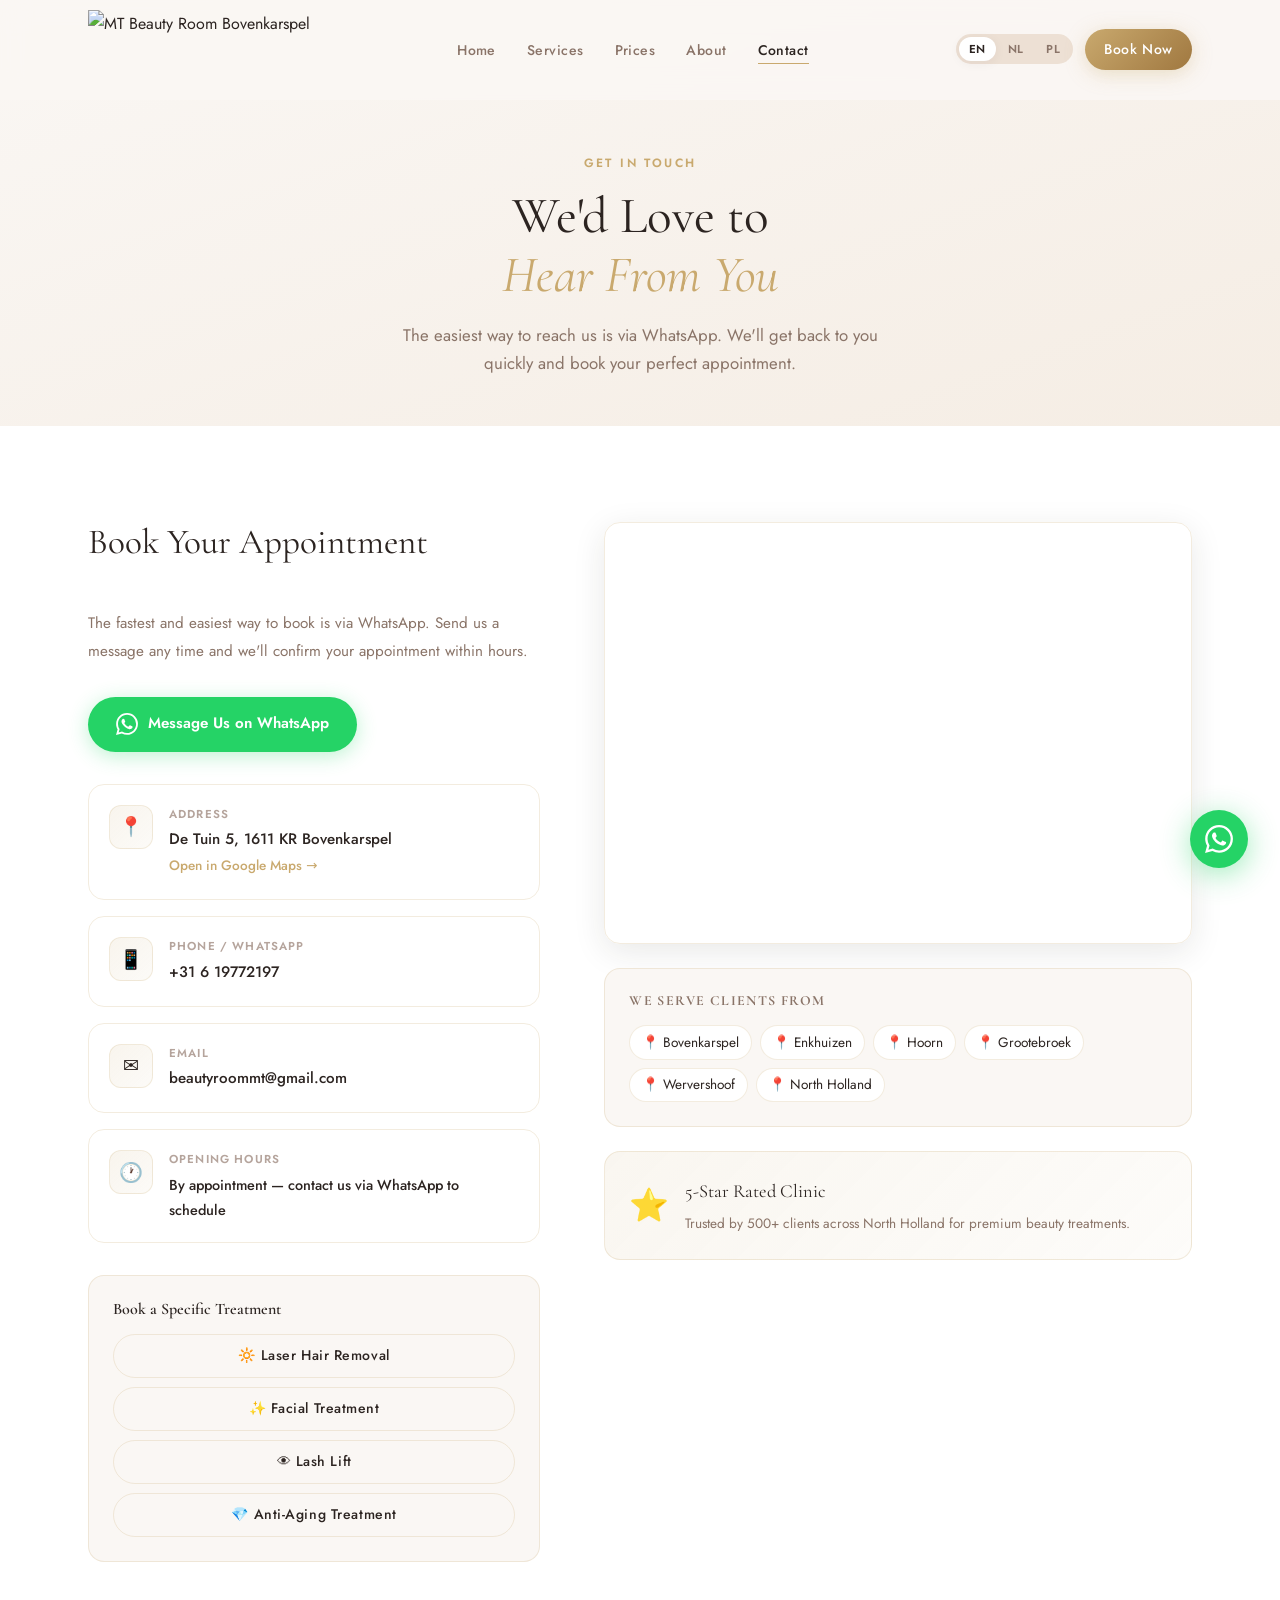
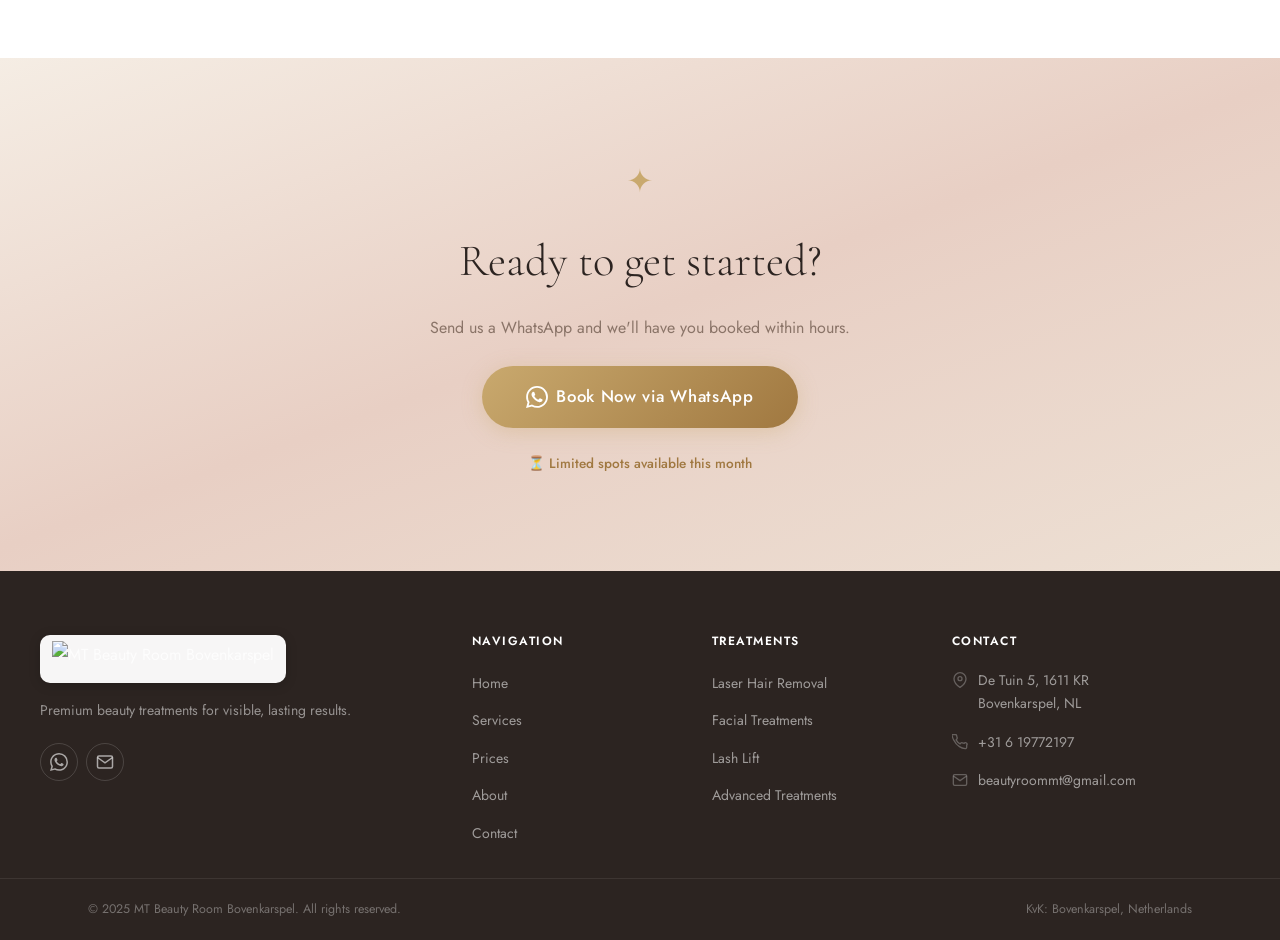
==== commit 7a861b31: "Fix Vercel 404 deploy error (rename public to assets)" ====
--- a/contact.html
+++ b/contact.html
@@ -18,7 +18,7 @@
   <header class="site-header" id="site-header">
     <div class="container header-inner">
       <a href="index.html" class="logo" aria-label="MT Beauty Room Home">
-        <img src="public/LOGO.jpeg" alt="MT Beauty Room Bovenkarspel" class="logo-img" />
+        <img src="assets/LOGO.jpeg" alt="MT Beauty Room Bovenkarspel" class="logo-img" />
       </a>
       <nav class="main-nav" id="main-nav" role="navigation" aria-label="Main Navigation">
         <ul>
@@ -178,7 +178,7 @@
   <footer class="site-footer" role="contentinfo">
     <div class="container footer-inner">
       <div class="footer-brand">
-        <a href="index.html" class="logo"><img src="public/LOGO.jpeg" alt="MT Beauty Room Bovenkarspel" class="logo-img logo-img--footer" /></a>
+        <a href="index.html" class="logo"><img src="assets/LOGO.jpeg" alt="MT Beauty Room Bovenkarspel" class="logo-img logo-img--footer" /></a>
         <p class="footer-tagline">Premium beauty treatments for visible, lasting results.</p>
         <div class="footer-socials">
           <a href="https://wa.me/31619772197" class="social-btn" target="_blank" rel="noopener" aria-label="WhatsApp"><svg width="18" height="18" viewBox="0 0 24 24" fill="currentColor"><path d="M17.472 14.382c-.297-.149-1.758-.867-2.03-.967-.273-.099-.471-.148-.67.15-.197.297-.767.966-.94 1.164-.173.199-.347.223-.644.075-.297-.15-1.255-.463-2.39-1.475-.883-.788-1.48-1.761-1.653-2.059-.173-.297-.018-.458.13-.606.134-.133.298-.347.446-.52.149-.174.198-.298.298-.497.099-.198.05-.371-.025-.52-.075-.149-.669-1.612-.916-2.207-.242-.579-.487-.5-.669-.51-.173-.008-.371-.01-.57-.01-.198 0-.52.074-.792.372-.272.297-1.04 1.016-1.04 2.479 0 1.462 1.065 2.875 1.213 3.074.149.198 2.096 3.2 5.077 4.487.709.306 1.262.489 1.694.625.712.227 1.36.195 1.871.118.571-.085 1.758-.719 2.006-1.413.248-.694.248-1.289.173-1.413-.074-.124-.272-.198-.57-.347m-5.421 7.403h-.004a9.87 9.87 0 01-5.031-1.378l-.361-.214-3.741.982.998-3.648-.235-.374a9.86 9.86 0 01-1.51-5.26c.001-5.45 4.436-9.884 9.888-9.884 2.64 0 5.122 1.03 6.988 2.898a9.825 9.825 0 012.893 6.994c-.003 5.45-4.437 9.884-9.885 9.884m8.413-18.297A11.815 11.815 0 0012.05 0C5.495 0 .16 5.335.157 11.892c0 2.096.547 4.142 1.588 5.945L.057 24l6.305-1.654a11.882 11.882 0 005.683 1.448h.005c6.554 0 11.89-5.335 11.893-11.893a11.821 11.821 0 00-3.48-8.413z"/></svg></a>
